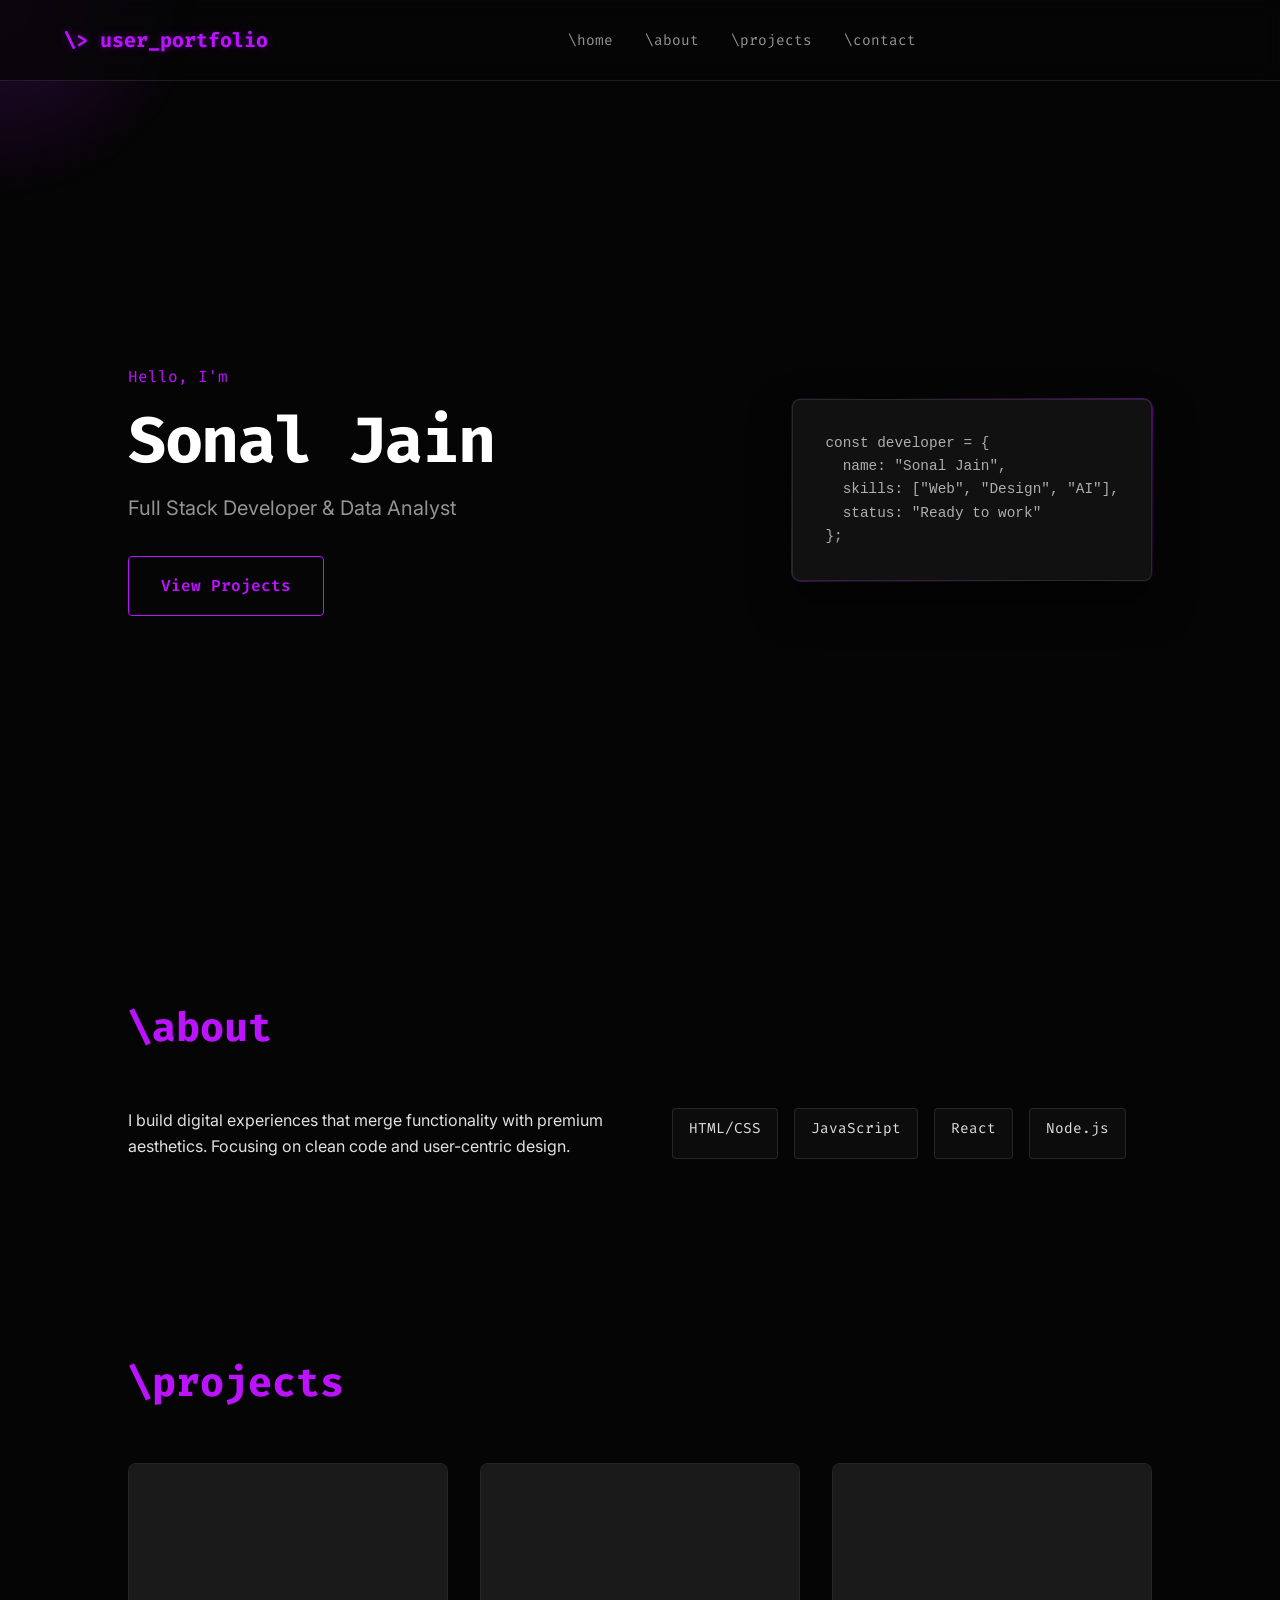
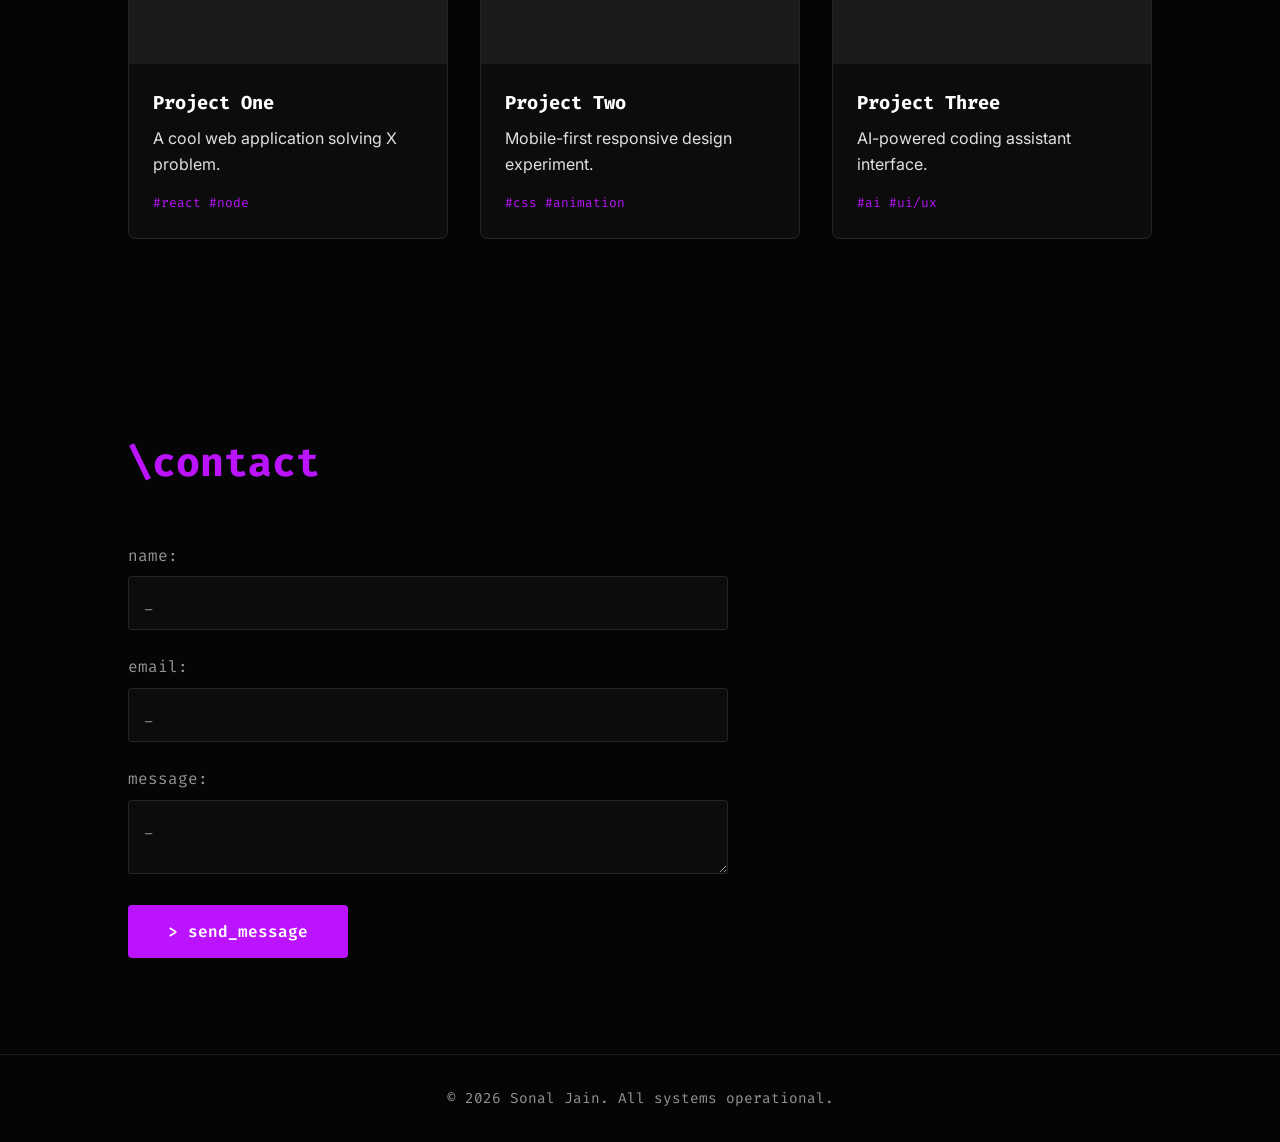
==== index.html @ 3758a058 "Add files via upload Initial upload" ====
<!DOCTYPE html>
<html lang="en">

<head>
    <meta charset="UTF-8">
    <meta name="viewport" content="width=device-width, initial-scale=1.0">
    <title>Personal Portfolio</title>
    <meta name="description" content="Personal portfolio website showcasing projects and skills.">
    <link rel="stylesheet" href="style.css">
    <!-- Google Fonts -->
    <link rel="preconnect" href="https://fonts.googleapis.com">
    <link rel="preconnect" href="https://fonts.gstatic.com" crossorigin>
    <link
        href="https://fonts.googleapis.com/css2?family=Fira+Code:wght@400;600&family=Inter:wght@300;400;600&display=swap"
        rel="stylesheet">
</head>

<body>
    <div class="cursor-glow"></div>

    <nav class="navbar">
        <div class="logo">\&gt; user_portfolio</div>
        <ul class="nav-links">
            <li><a href="#hero">\home</a></li>
            <li><a href="#about">\about</a></li>
            <li><a href="#projects">\projects</a></li>
            <li><a href="#contact">\contact</a></li>
        </ul>
        <div class="menu-toggle">
            <span></span>
            <span></span>
            <span></span>
        </div>
    </nav>

    <main>
        <section id="hero" class="hero-section">
            <div class="hero-content">
                <p class="greeting">Hello, I'm</p>
                <h1 class="glitch" data-text="Sonal Jain">Sonal Jain</h1>
                <p class="subtitle">Full Stack Developer & Data Analyst</p>
                <a href="#projects" class="cta-button">View Projects</a>
            </div>
            <div class="hero-visual">
                <!-- Abstract geometric shape or code snippet here -->
                <div class="code-block">
                    <pre><code>const developer = {
  name: "Sonal Jain",
  skills: ["Web", "Design", "AI"],
  status: "Ready to work"
};</code></pre>
                </div>
            </div>
        </section>

        <section id="about" class="section">
            <h2 class="section-title">\about</h2>
            <div class="about-content">
                <div class="about-text">
                    <p>I build digital experiences that merge functionality with premium aesthetics. Focusing on clean
                        code and user-centric design.</p>
                </div>
                <div class="skills-grid">
                    <div class="skill-item">HTML/CSS</div>
                    <div class="skill-item">JavaScript</div>
                    <div class="skill-item">React</div>
                    <div class="skill-item">Node.js</div>
                </div>
            </div>
        </section>

        <section id="projects" class="section">
            <h2 class="section-title">\projects</h2>
            <div class="projects-grid">
                <article class="project-card">
                    <div class="project-image-placeholder"></div>
                    <div class="project-info">
                        <h3>Project One</h3>
                        <p>A cool web application solving X problem.</p>
                        <div class="tags">
                            <span>#react</span><span>#node</span>
                        </div>
                    </div>
                </article>
                <article class="project-card">
                    <div class="project-image-placeholder"></div>
                    <div class="project-info">
                        <h3>Project Two</h3>
                        <p>Mobile-first responsive design experiment.</p>
                        <div class="tags">
                            <span>#css</span><span>#animation</span>
                        </div>
                    </div>
                </article>
                <article class="project-card">
                    <div class="project-image-placeholder"></div>
                    <div class="project-info">
                        <h3>Project Three</h3>
                        <p>AI-powered coding assistant interface.</p>
                        <div class="tags">
                            <span>#ai</span><span>#ui/ux</span>
                        </div>
                    </div>
                </article>
            </div>
        </section>

        <section id="contact" class="section">
            <h2 class="section-title">\contact</h2>
            <form class="contact-form">
                <div class="form-group">
                    <label for="name">name:</label>
                    <input type="text" id="name" name="name" required placeholder="_">
                </div>
                <div class="form-group">
                    <label for="email">email:</label>
                    <input type="email" id="email" name="email" required placeholder="_">
                </div>
                <div class="form-group">
                    <label for="message">message:</label>
                    <textarea id="message" name="message" required placeholder="_"></textarea>
                </div>
                <button type="submit" class="submit-btn">> send_message</button>
            </form>
        </section>
    </main>

    <footer>
        <p>&copy; 2026 Sonal Jain. All systems operational.</p>
    </footer>

    <script src="script.js"></script>
</body>

</html>
---- style.css ----
:root {
    --bg-color: #050505;
    --card-bg: rgba(255, 255, 255, 0.03);
    --text-primary: #e0e0e0;
    --text-secondary: #949494;
    --accent-color: #bc13fe;
    /* Neon Purple */
    --accent-glow: rgba(188, 19, 254, 0.4);
    --font-heading: 'Fira Code', monospace;
    --font-body: 'Inter', sans-serif;
    --border-color: rgba(255, 255, 255, 0.1);
}

* {
    margin: 0;
    padding: 0;
    box-sizing: border-box;
}

body {
    background-color: var(--bg-color);
    color: var(--text-primary);
    font-family: var(--font-body);
    line-height: 1.6;
    overflow-x: hidden;
}

/* Scrollbar */
::-webkit-scrollbar {
    width: 8px;
}

::-webkit-scrollbar-track {
    background: var(--bg-color);
}

::-webkit-scrollbar-thumb {
    background: #333;
    border-radius: 4px;
}

::-webkit-scrollbar-thumb:hover {
    background: var(--accent-color);
}

/* Typography */
h1,
h2,
h3 {
    font-family: var(--font-heading);
    color: #fff;
}

a {
    text-decoration: none;
    color: inherit;
    transition: color 0.3s ease;
}

/* Cursor Glow Effect */
.cursor-glow {
    position: fixed;
    width: 400px;
    height: 400px;
    background: radial-gradient(circle, var(--accent-glow) 0%, transparent 70%);
    border-radius: 50%;
    pointer-events: none;
    transform: translate(-50%, -50%);
    z-index: -1;
    opacity: 0.5;
}

/* Navbar */
.navbar {
    display: flex;
    justify-content: space-between;
    align-items: center;
    padding: 1.5rem 5%;
    position: fixed;
    width: 100%;
    top: 0;
    background: rgba(5, 5, 5, 0.8);
    backdrop-filter: blur(10px);
    z-index: 1000;
    border-bottom: 1px solid var(--border-color);
}

.logo {
    font-family: var(--font-heading);
    font-size: 1.25rem;
    font-weight: 700;
    color: var(--accent-color);
    text-shadow: 0 0 10px var(--accent-glow);
}

.nav-links {
    display: flex;
    gap: 2rem;
    list-style: none;
}

.nav-links a {
    font-family: var(--font-heading);
    font-size: 0.9rem;
    color: var(--text-secondary);
}

.nav-links a:hover {
    color: var(--accent-color);
}

/* Hero Section */
.hero-section {
    min-height: 100vh;
    display: flex;
    align-items: center;
    justify-content: space-between;
    padding: 0 10%;
    padding-top: 80px;
}

.hero-content {
    max-width: 600px;
}

.greeting {
    font-family: var(--font-heading);
    color: var(--accent-color);
    margin-bottom: 1rem;
}

.hero-content h1 {
    font-size: 4rem;
    line-height: 1.1;
    margin-bottom: 1rem;
    letter-spacing: -0.02em;
}

.subtitle {
    font-size: 1.25rem;
    color: var(--text-secondary);
    margin-bottom: 2rem;
}

.cta-button {
    display: inline-block;
    padding: 1rem 2rem;
    background: transparent;
    border: 1px solid var(--accent-color);
    color: var(--accent-color);
    font-family: var(--font-heading);
    font-weight: 600;
    border-radius: 4px;
    transition: all 0.3s ease;
    box-shadow: 0 0 10px transparent;
}

.cta-button:hover {
    background: var(--accent-color);
    color: #fff;
    box-shadow: 0 0 20px var(--accent-glow);
}

/* Code Block Visual */
.code-block {
    background: #111;
    padding: 2rem;
    border-radius: 8px;
    border: 1px solid var(--border-color);
    font-family: var(--font-heading);
    font-size: 0.9rem;
    color: #aeaeae;
    box-shadow: 0 20px 40px rgba(0, 0, 0, 0.5);
    position: relative;
}

.code-block::before {
    content: '';
    position: absolute;
    top: -2px;
    left: -2px;
    right: -2px;
    bottom: -2px;
    background: linear-gradient(45deg, var(--accent-color), transparent, var(--accent-color));
    z-index: -1;
    border-radius: 10px;
    opacity: 0.5;
}

/* Sections */
.section {
    padding: 6rem 10%;
}

.section-title {
    font-size: 2.5rem;
    margin-bottom: 3rem;
    color: var(--accent-color);
    text-transform: lowercase;
    /* User request: "lower case with a backslash in front" is handled in HTML content, 
       but we can reinforce lowercase here */
}

/* About */
.about-content {
    display: grid;
    grid-template-columns: 1fr 1fr;
    gap: 4rem;
}

.skills-grid {
    display: flex;
    flex-wrap: wrap;
    gap: 1rem;
}

.skill-item {
    padding: 0.5rem 1rem;
    background: var(--card-bg);
    border: 1px solid var(--border-color);
    border-radius: 4px;
    font-family: var(--font-heading);
    font-size: 0.9rem;
}

/* Projects */
.projects-grid {
    display: grid;
    grid-template-columns: repeat(auto-fit, minmax(300px, 1fr));
    gap: 2rem;
}

.project-card {
    background: var(--card-bg);
    border: 1px solid var(--border-color);
    border-radius: 8px;
    overflow: hidden;
    transition: transform 0.3s ease, border-color 0.3s ease;
}

.project-card:hover {
    transform: translateY(-5px);
    border-color: var(--accent-color);
}

.project-image-placeholder {
    height: 200px;
    background: #1a1a1a;
    display: flex;
    align-items: center;
    justify-content: center;
    color: #333;
    font-family: var(--font-heading);
}

.project-info {
    padding: 1.5rem;
}

.project-info h3 {
    margin-bottom: 0.5rem;
}

.tags {
    margin-top: 1rem;
    display: flex;
    gap: 0.5rem;
}

.tags span {
    font-size: 0.8rem;
    color: var(--accent-color);
    font-family: var(--font-heading);
}

/* Contact */
.contact-form {
    max-width: 600px;
}

.form-group {
    margin-bottom: 1.5rem;
}

.form-group label {
    display: block;
    font-family: var(--font-heading);
    margin-bottom: 0.5rem;
    color: var(--text-secondary);
}

.form-group input,
.form-group textarea {
    width: 100%;
    padding: 1rem;
    background: var(--card-bg);
    border: 1px solid var(--border-color);
    color: #fff;
    font-family: var(--font-body);
    font-size: 1rem;
    border-radius: 4px;
}

.form-group input:focus,
.form-group textarea:focus {
    outline: none;
    border-color: var(--accent-color);
    box-shadow: 0 0 10px var(--accent-glow);
}

.submit-btn {
    padding: 1rem 2.5rem;
    background: var(--accent-color);
    color: #fff;
    border: none;
    font-family: var(--font-heading);
    font-size: 1rem;
    font-weight: 600;
    border-radius: 4px;
    cursor: pointer;
    transition: transform 0.2s;
}

.submit-btn:hover {
    transform: translateY(-2px);
    box-shadow: 0 0 20px var(--accent-glow);
}

/* Footer */
footer {
    padding: 2rem;
    text-align: center;
    font-family: var(--font-heading);
    font-size: 0.9rem;
    color: var(--text-secondary);
    border-top: 1px solid var(--border-color);
}

/* Responsive */
@media (max-width: 768px) {
    .hero-section {
        flex-direction: column-reverse;
        justify-content: center;
        text-align: center;
    }

    .hero-visual {
        margin-bottom: 2rem;
    }

    .about-content {
        grid-template-columns: 1fr;
    }

    .nav-links {
        display: none;
    }

    .menu-toggle {
        display: block;
        /* Add hamburger styles here if needed */
        width: 30px;
        height: 20px;
        position: relative;
        cursor: pointer;
    }

    .menu-toggle span {
        display: block;
        width: 100%;
        height: 2px;
        background: #fff;
        position: absolute;
    }

    .menu-toggle span:first-child {
        top: 0;
    }

    .menu-toggle span:nth-child(2) {
        top: 9px;
    }

    .menu-toggle span:last-child {
        bottom: 0;
    }
}
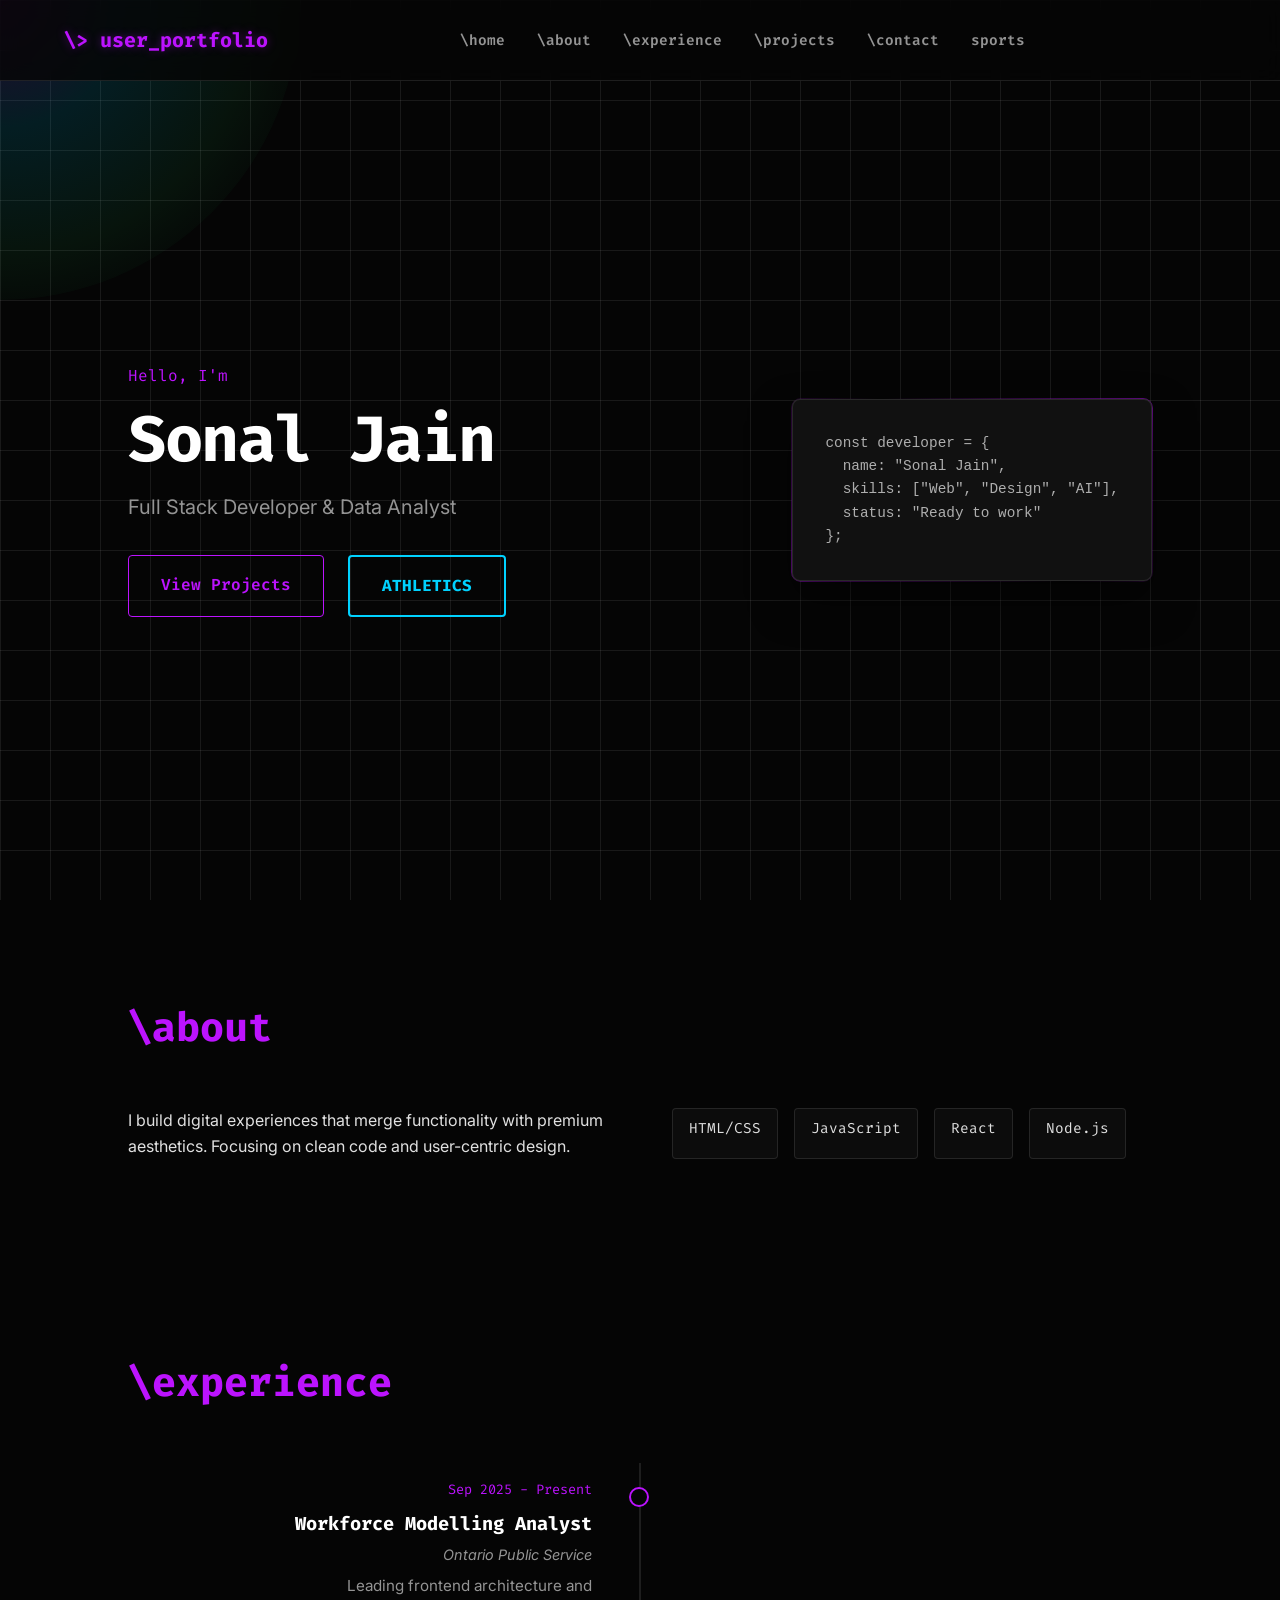
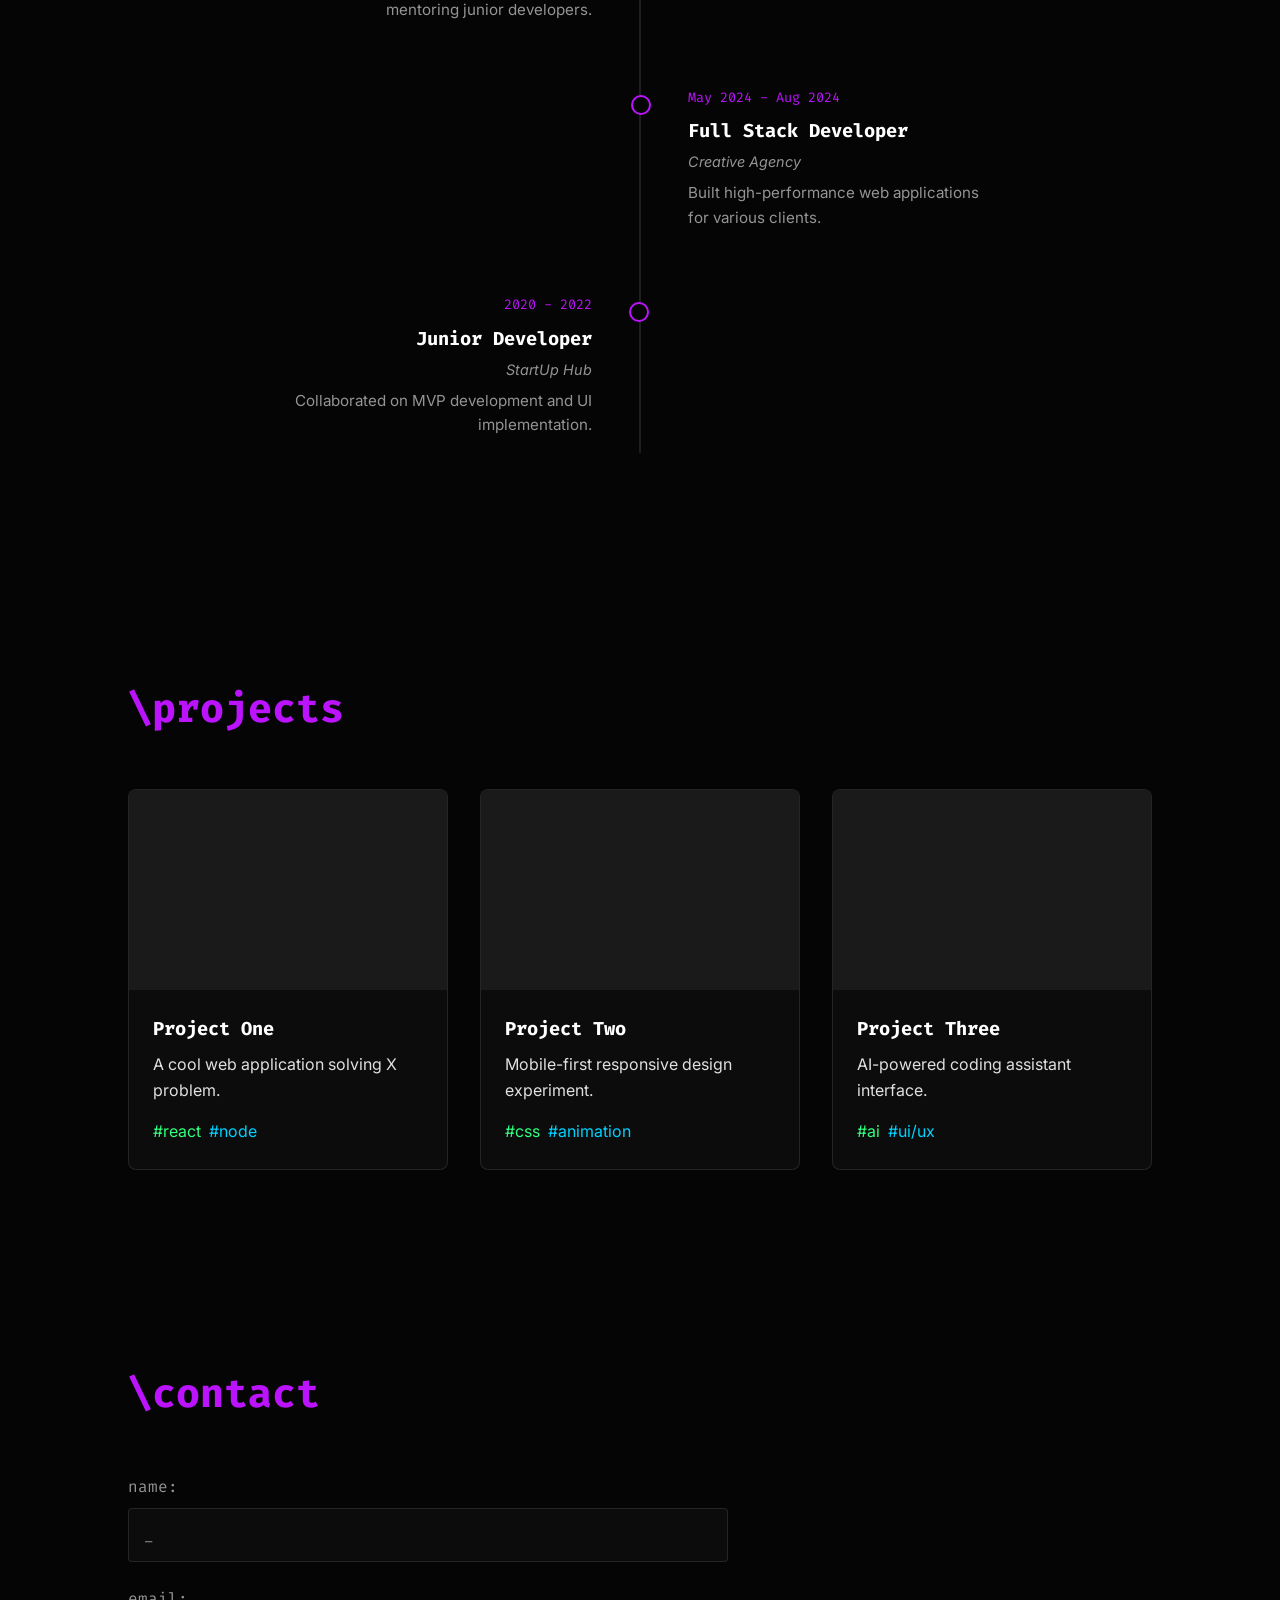
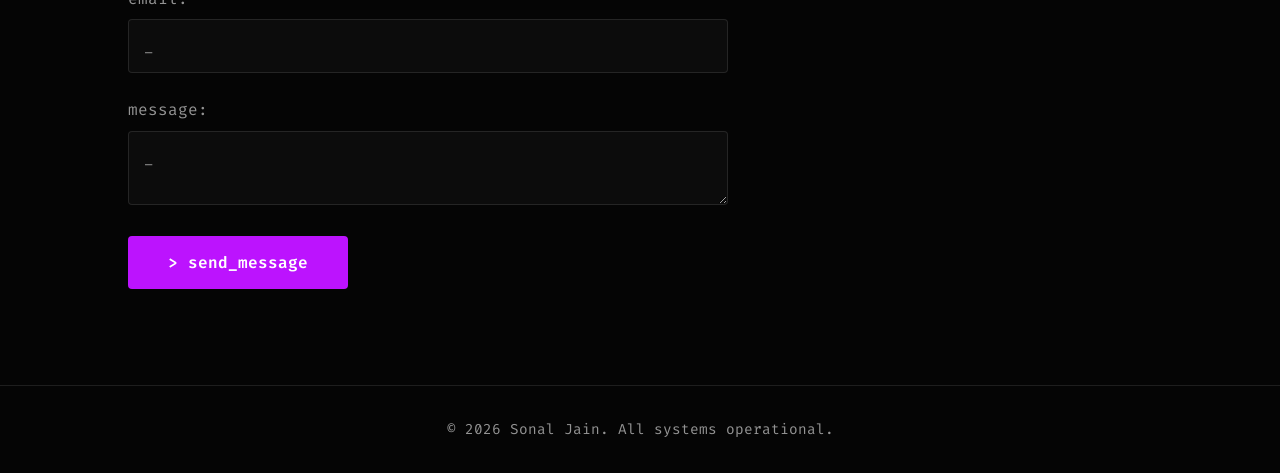
==== commit 574bce82: "some cool new features" ====
--- a/index.html
+++ b/index.html
@@ -1,135 +1,165 @@
-<!DOCTYPE html>
-<html lang="en">
-
-<head>
-    <meta charset="UTF-8">
-    <meta name="viewport" content="width=device-width, initial-scale=1.0">
-    <title>Personal Portfolio</title>
-    <meta name="description" content="Personal portfolio website showcasing projects and skills.">
-    <link rel="stylesheet" href="style.css">
-    <!-- Google Fonts -->
-    <link rel="preconnect" href="https://fonts.googleapis.com">
-    <link rel="preconnect" href="https://fonts.gstatic.com" crossorigin>
-    <link
-        href="https://fonts.googleapis.com/css2?family=Fira+Code:wght@400;600&family=Inter:wght@300;400;600&display=swap"
-        rel="stylesheet">
-</head>
-
-<body>
-    <div class="cursor-glow"></div>
-
-    <nav class="navbar">
-        <div class="logo">\&gt; user_portfolio</div>
-        <ul class="nav-links">
-            <li><a href="#hero">\home</a></li>
-            <li><a href="#about">\about</a></li>
-            <li><a href="#projects">\projects</a></li>
-            <li><a href="#contact">\contact</a></li>
-        </ul>
-        <div class="menu-toggle">
-            <span></span>
-            <span></span>
-            <span></span>
-        </div>
-    </nav>
-
-    <main>
-        <section id="hero" class="hero-section">
-            <div class="hero-content">
-                <p class="greeting">Hello, I'm</p>
-                <h1 class="glitch" data-text="Sonal Jain">Sonal Jain</h1>
-                <p class="subtitle">Full Stack Developer & Data Analyst</p>
-                <a href="#projects" class="cta-button">View Projects</a>
-            </div>
-            <div class="hero-visual">
-                <!-- Abstract geometric shape or code snippet here -->
-                <div class="code-block">
-                    <pre><code>const developer = {
-  name: "Sonal Jain",
-  skills: ["Web", "Design", "AI"],
-  status: "Ready to work"
-};</code></pre>
-                </div>
-            </div>
-        </section>
-
-        <section id="about" class="section">
-            <h2 class="section-title">\about</h2>
-            <div class="about-content">
-                <div class="about-text">
-                    <p>I build digital experiences that merge functionality with premium aesthetics. Focusing on clean
-                        code and user-centric design.</p>
-                </div>
-                <div class="skills-grid">
-                    <div class="skill-item">HTML/CSS</div>
-                    <div class="skill-item">JavaScript</div>
-                    <div class="skill-item">React</div>
-                    <div class="skill-item">Node.js</div>
-                </div>
-            </div>
-        </section>
-
-        <section id="projects" class="section">
-            <h2 class="section-title">\projects</h2>
-            <div class="projects-grid">
-                <article class="project-card">
-                    <div class="project-image-placeholder"></div>
-                    <div class="project-info">
-                        <h3>Project One</h3>
-                        <p>A cool web application solving X problem.</p>
-                        <div class="tags">
-                            <span>#react</span><span>#node</span>
-                        </div>
-                    </div>
-                </article>
-                <article class="project-card">
-                    <div class="project-image-placeholder"></div>
-                    <div class="project-info">
-                        <h3>Project Two</h3>
-                        <p>Mobile-first responsive design experiment.</p>
-                        <div class="tags">
-                            <span>#css</span><span>#animation</span>
-                        </div>
-                    </div>
-                </article>
-                <article class="project-card">
-                    <div class="project-image-placeholder"></div>
-                    <div class="project-info">
-                        <h3>Project Three</h3>
-                        <p>AI-powered coding assistant interface.</p>
-                        <div class="tags">
-                            <span>#ai</span><span>#ui/ux</span>
-                        </div>
-                    </div>
-                </article>
-            </div>
-        </section>
-
-        <section id="contact" class="section">
-            <h2 class="section-title">\contact</h2>
-            <form class="contact-form">
-                <div class="form-group">
-                    <label for="name">name:</label>
-                    <input type="text" id="name" name="name" required placeholder="_">
-                </div>
-                <div class="form-group">
-                    <label for="email">email:</label>
-                    <input type="email" id="email" name="email" required placeholder="_">
-                </div>
-                <div class="form-group">
-                    <label for="message">message:</label>
-                    <textarea id="message" name="message" required placeholder="_"></textarea>
-                </div>
-                <button type="submit" class="submit-btn">> send_message</button>
-            </form>
-        </section>
-    </main>
-
-    <footer>
-        <p>&copy; 2026 Sonal Jain. All systems operational.</p>
-    </footer>
-
-    <script src="script.js"></script>
-</body>
-
+<!DOCTYPE html>
+<html lang="en">
+
+<head>
+    <meta charset="UTF-8">
+    <meta name="viewport" content="width=device-width, initial-scale=1.0">
+    <title>Personal Portfolio</title>
+    <meta name="description" content="Personal portfolio website showcasing projects and skills.">
+    <link rel="stylesheet" href="style.css">
+    <!-- Google Fonts -->
+    <link rel="preconnect" href="https://fonts.googleapis.com">
+    <link rel="preconnect" href="https://fonts.gstatic.com" crossorigin>
+    <link
+        href="https://fonts.googleapis.com/css2?family=Fira+Code:wght@400;600&family=Inter:wght@300;400;600&display=swap"
+        rel="stylesheet">
+</head>
+
+<body class="home-page">
+
+    <div class="cursor-glow"></div>
+
+    <nav class="navbar">
+        <div class="logo">\&gt; user_portfolio</div>
+        <ul class="nav-links">
+            <li><a href="#hero">\home</a></li>
+            <li><a href="#about">\about</a></li>
+            <li><a href="#experience">\experience</a></li>
+            <li><a href="#projects">\projects</a></li>
+            <li><a href="#contact">\contact</a></li>
+            <li><a href="sports.html" class="nav-sports">sports</a></li>
+        </ul>
+        <div class="menu-toggle">
+            <span></span>
+            <span></span>
+            <span></span>
+        </div>
+    </nav>
+
+    <main>
+        <section id="hero" class="hero-section">
+            <div class="hero-content">
+                <p class="greeting">Hello, I'm</p>
+                <h1 class="glitch" data-text="Sonal Jain">Sonal Jain</h1>
+                <p class="subtitle">Full Stack Developer & Data Analyst</p>
+                <div class="hero-btns">
+                    <a href="#projects" class="cta-button">View Projects</a>
+                    <a href="sports.html" class="sports-cta">Athletics</a>
+                </div>
+            </div>
+            <div class="hero-visual">
+                <!-- Abstract geometric shape or code snippet here -->
+                <div class="code-block">
+                    <pre><code>const developer = {
+  name: "Sonal Jain",
+  skills: ["Web", "Design", "AI"],
+  status: "Ready to work"
+};</code></pre>
+                </div>
+            </div>
+        </section>
+
+        <section id="about" class="section">
+            <h2 class="section-title">\about</h2>
+            <div class="about-content">
+                <div class="about-text">
+                    <p>I build digital experiences that merge functionality with premium aesthetics. Focusing on clean
+                        code and user-centric design.</p>
+                </div>
+                <div class="skills-grid">
+                    <div class="skill-item">HTML/CSS</div>
+                    <div class="skill-item">JavaScript</div>
+                    <div class="skill-item">React</div>
+                    <div class="skill-item">Node.js</div>
+                </div>
+            </div>
+        </section>
+
+        <section id="experience" class="section">
+            <h2 class="section-title">\experience</h2>
+            <div class="timeline">
+                <div class="timeline-item">
+                    <span class="date">Sep 2025 - Present</span>
+                    <h3>Workforce Modelling Analyst</h3>
+                    <span class="company">Ontario Public Service</span>
+                    <p>Leading frontend architecture and mentoring junior developers.</p>
+                </div>
+                <div class="timeline-item">
+                    <span class="date">May 2024 - Aug 2024</span>
+                    <h3>Full Stack Developer</h3>
+                    <span class="company">Creative Agency</span>
+                    <p>Built high-performance web applications for various clients.</p>
+                </div>
+                <div class="timeline-item">
+                    <span class="date">2020 - 2022</span>
+                    <h3>Junior Developer</h3>
+                    <span class="company">StartUp Hub</span>
+                    <p>Collaborated on MVP development and UI implementation.</p>
+                </div>
+            </div>
+        </section>
+
+        <section id="projects" class="section">
+            <h2 class="section-title">\projects</h2>
+            <div class="projects-grid">
+                <article class="project-card">
+                    <div class="project-image-placeholder"></div>
+                    <div class="project-info">
+                        <h3>Project One</h3>
+                        <p>A cool web application solving X problem.</p>
+                        <div class="tags">
+                            <span>#react</span><span>#node</span>
+                        </div>
+                    </div>
+                </article>
+                <article class="project-card">
+                    <div class="project-image-placeholder"></div>
+                    <div class="project-info">
+                        <h3>Project Two</h3>
+                        <p>Mobile-first responsive design experiment.</p>
+                        <div class="tags">
+                            <span>#css</span><span>#animation</span>
+                        </div>
+                    </div>
+                </article>
+                <article class="project-card">
+                    <div class="project-image-placeholder"></div>
+                    <div class="project-info">
+                        <h3>Project Three</h3>
+                        <p>AI-powered coding assistant interface.</p>
+                        <div class="tags">
+                            <span>#ai</span><span>#ui/ux</span>
+                        </div>
+                    </div>
+                </article>
+            </div>
+        </section>
+
+        <section id="contact" class="section">
+            <h2 class="section-title">\contact</h2>
+            <form class="contact-form">
+                <div class="form-group">
+                    <label for="name">name:</label>
+                    <input type="text" id="name" name="name" required placeholder="_">
+                </div>
+                <div class="form-group">
+                    <label for="email">email:</label>
+                    <input type="email" id="email" name="email" required placeholder="_">
+                </div>
+                <div class="form-group">
+                    <label for="message">message:</label>
+                    <textarea id="message" name="message" required placeholder="_"></textarea>
+                </div>
+                <button type="submit" class="submit-btn">> send_message</button>
+            </form>
+        </section>
+    </main>
+
+    <footer>
+        <p>&copy; 2026 Sonal Jain. All systems operational.</p>
+    </footer>
+
+    <script src="script.js"></script>
+</body>
+
 </html>
--- a/style.css
+++ b/style.css
@@ -1,387 +1,568 @@
-:root {
-    --bg-color: #050505;
-    --card-bg: rgba(255, 255, 255, 0.03);
-    --text-primary: #e0e0e0;
-    --text-secondary: #949494;
-    --accent-color: #bc13fe;
-    /* Neon Purple */
-    --accent-glow: rgba(188, 19, 254, 0.4);
-    --font-heading: 'Fira Code', monospace;
-    --font-body: 'Inter', sans-serif;
-    --border-color: rgba(255, 255, 255, 0.1);
-}
-
-* {
-    margin: 0;
-    padding: 0;
-    box-sizing: border-box;
-}
-
-body {
-    background-color: var(--bg-color);
-    color: var(--text-primary);
-    font-family: var(--font-body);
-    line-height: 1.6;
-    overflow-x: hidden;
-}
-
-/* Scrollbar */
-::-webkit-scrollbar {
-    width: 8px;
-}
-
-::-webkit-scrollbar-track {
-    background: var(--bg-color);
-}
-
-::-webkit-scrollbar-thumb {
-    background: #333;
-    border-radius: 4px;
-}
-
-::-webkit-scrollbar-thumb:hover {
-    background: var(--accent-color);
-}
-
-/* Typography */
-h1,
-h2,
-h3 {
-    font-family: var(--font-heading);
-    color: #fff;
-}
-
-a {
-    text-decoration: none;
-    color: inherit;
-    transition: color 0.3s ease;
-}
-
-/* Cursor Glow Effect */
-.cursor-glow {
-    position: fixed;
-    width: 400px;
-    height: 400px;
-    background: radial-gradient(circle, var(--accent-glow) 0%, transparent 70%);
-    border-radius: 50%;
-    pointer-events: none;
-    transform: translate(-50%, -50%);
-    z-index: -1;
-    opacity: 0.5;
-}
-
-/* Navbar */
-.navbar {
-    display: flex;
-    justify-content: space-between;
-    align-items: center;
-    padding: 1.5rem 5%;
-    position: fixed;
-    width: 100%;
-    top: 0;
-    background: rgba(5, 5, 5, 0.8);
-    backdrop-filter: blur(10px);
-    z-index: 1000;
-    border-bottom: 1px solid var(--border-color);
-}
-
-.logo {
-    font-family: var(--font-heading);
-    font-size: 1.25rem;
-    font-weight: 700;
-    color: var(--accent-color);
-    text-shadow: 0 0 10px var(--accent-glow);
-}
-
-.nav-links {
-    display: flex;
-    gap: 2rem;
-    list-style: none;
-}
-
-.nav-links a {
-    font-family: var(--font-heading);
-    font-size: 0.9rem;
-    color: var(--text-secondary);
-}
-
-.nav-links a:hover {
-    color: var(--accent-color);
-}
-
-/* Hero Section */
-.hero-section {
-    min-height: 100vh;
-    display: flex;
-    align-items: center;
-    justify-content: space-between;
-    padding: 0 10%;
-    padding-top: 80px;
-}
-
-.hero-content {
-    max-width: 600px;
-}
-
-.greeting {
-    font-family: var(--font-heading);
-    color: var(--accent-color);
-    margin-bottom: 1rem;
-}
-
-.hero-content h1 {
-    font-size: 4rem;
-    line-height: 1.1;
-    margin-bottom: 1rem;
-    letter-spacing: -0.02em;
-}
-
-.subtitle {
-    font-size: 1.25rem;
-    color: var(--text-secondary);
-    margin-bottom: 2rem;
-}
-
-.cta-button {
-    display: inline-block;
-    padding: 1rem 2rem;
-    background: transparent;
-    border: 1px solid var(--accent-color);
-    color: var(--accent-color);
-    font-family: var(--font-heading);
-    font-weight: 600;
-    border-radius: 4px;
-    transition: all 0.3s ease;
-    box-shadow: 0 0 10px transparent;
-}
-
-.cta-button:hover {
-    background: var(--accent-color);
-    color: #fff;
-    box-shadow: 0 0 20px var(--accent-glow);
-}
-
-/* Code Block Visual */
-.code-block {
-    background: #111;
-    padding: 2rem;
-    border-radius: 8px;
-    border: 1px solid var(--border-color);
-    font-family: var(--font-heading);
-    font-size: 0.9rem;
-    color: #aeaeae;
-    box-shadow: 0 20px 40px rgba(0, 0, 0, 0.5);
-    position: relative;
-}
-
-.code-block::before {
-    content: '';
-    position: absolute;
-    top: -2px;
-    left: -2px;
-    right: -2px;
-    bottom: -2px;
-    background: linear-gradient(45deg, var(--accent-color), transparent, var(--accent-color));
-    z-index: -1;
-    border-radius: 10px;
-    opacity: 0.5;
-}
-
-/* Sections */
-.section {
-    padding: 6rem 10%;
-}
-
-.section-title {
-    font-size: 2.5rem;
-    margin-bottom: 3rem;
-    color: var(--accent-color);
-    text-transform: lowercase;
-    /* User request: "lower case with a backslash in front" is handled in HTML content, 
-       but we can reinforce lowercase here */
-}
-
-/* About */
-.about-content {
-    display: grid;
-    grid-template-columns: 1fr 1fr;
-    gap: 4rem;
-}
-
-.skills-grid {
-    display: flex;
-    flex-wrap: wrap;
-    gap: 1rem;
-}
-
-.skill-item {
-    padding: 0.5rem 1rem;
-    background: var(--card-bg);
-    border: 1px solid var(--border-color);
-    border-radius: 4px;
-    font-family: var(--font-heading);
-    font-size: 0.9rem;
-}
-
-/* Projects */
-.projects-grid {
-    display: grid;
-    grid-template-columns: repeat(auto-fit, minmax(300px, 1fr));
-    gap: 2rem;
-}
-
-.project-card {
-    background: var(--card-bg);
-    border: 1px solid var(--border-color);
-    border-radius: 8px;
-    overflow: hidden;
-    transition: transform 0.3s ease, border-color 0.3s ease;
-}
-
-.project-card:hover {
-    transform: translateY(-5px);
-    border-color: var(--accent-color);
-}
-
-.project-image-placeholder {
-    height: 200px;
-    background: #1a1a1a;
-    display: flex;
-    align-items: center;
-    justify-content: center;
-    color: #333;
-    font-family: var(--font-heading);
-}
-
-.project-info {
-    padding: 1.5rem;
-}
-
-.project-info h3 {
-    margin-bottom: 0.5rem;
-}
-
-.tags {
-    margin-top: 1rem;
-    display: flex;
-    gap: 0.5rem;
-}
-
-.tags span {
-    font-size: 0.8rem;
-    color: var(--accent-color);
-    font-family: var(--font-heading);
-}
-
-/* Contact */
-.contact-form {
-    max-width: 600px;
-}
-
-.form-group {
-    margin-bottom: 1.5rem;
-}
-
-.form-group label {
-    display: block;
-    font-family: var(--font-heading);
-    margin-bottom: 0.5rem;
-    color: var(--text-secondary);
-}
-
-.form-group input,
-.form-group textarea {
-    width: 100%;
-    padding: 1rem;
-    background: var(--card-bg);
-    border: 1px solid var(--border-color);
-    color: #fff;
-    font-family: var(--font-body);
-    font-size: 1rem;
-    border-radius: 4px;
-}
-
-.form-group input:focus,
-.form-group textarea:focus {
-    outline: none;
-    border-color: var(--accent-color);
-    box-shadow: 0 0 10px var(--accent-glow);
-}
-
-.submit-btn {
-    padding: 1rem 2.5rem;
-    background: var(--accent-color);
-    color: #fff;
-    border: none;
-    font-family: var(--font-heading);
-    font-size: 1rem;
-    font-weight: 600;
-    border-radius: 4px;
-    cursor: pointer;
-    transition: transform 0.2s;
-}
-
-.submit-btn:hover {
-    transform: translateY(-2px);
-    box-shadow: 0 0 20px var(--accent-glow);
-}
-
-/* Footer */
-footer {
-    padding: 2rem;
-    text-align: center;
-    font-family: var(--font-heading);
-    font-size: 0.9rem;
-    color: var(--text-secondary);
-    border-top: 1px solid var(--border-color);
-}
-
-/* Responsive */
-@media (max-width: 768px) {
-    .hero-section {
-        flex-direction: column-reverse;
-        justify-content: center;
-        text-align: center;
-    }
-
-    .hero-visual {
-        margin-bottom: 2rem;
-    }
-
-    .about-content {
-        grid-template-columns: 1fr;
-    }
-
-    .nav-links {
-        display: none;
-    }
-
-    .menu-toggle {
-        display: block;
-        /* Add hamburger styles here if needed */
-        width: 30px;
-        height: 20px;
-        position: relative;
-        cursor: pointer;
-    }
-
-    .menu-toggle span {
-        display: block;
-        width: 100%;
-        height: 2px;
-        background: #fff;
-        position: absolute;
-    }
-
-    .menu-toggle span:first-child {
-        top: 0;
-    }
-
-    .menu-toggle span:nth-child(2) {
-        top: 9px;
-    }
-
-    .menu-toggle span:last-child {
-        bottom: 0;
-    }
+:root {
+    --bg-color: #050505;
+    --card-bg: rgba(255, 255, 255, 0.03);
+    --text-primary: #e0e0e0;
+    --text-secondary: #949494;
+    --accent-color: #bc13fe;
+    /* Neon Purple */
+    --accent-lime: #32ff7e;
+    /* Lime Green */
+    --accent-blue: #00d2ff;
+    /* Electric Blue */
+    --accent-glow: rgba(188, 19, 254, 0.4);
+    --font-heading: 'Fira Code', monospace;
+
+    --font-body: 'Inter', sans-serif;
+    --border-color: rgba(255, 255, 255, 0.1);
+}
+
+* {
+    margin: 0;
+    padding: 0;
+    box-sizing: border-box;
+}
+
+body {
+    background-color: var(--bg-color);
+    color: var(--text-primary);
+    font-family: var(--font-body);
+    line-height: 1.6;
+    overflow-x: hidden;
+}
+
+body.home-page {
+    /* Static Grid Background */
+    background-image:
+        linear-gradient(rgba(255, 255, 255, 0.08) 1px, transparent 1px),
+        linear-gradient(90deg, rgba(255, 255, 255, 0.08) 1px, transparent 1px);
+    background-size: 50px 50px;
+    background-attachment: fixed;
+}
+
+
+
+
+
+/* Scrollbar */
+::-webkit-scrollbar {
+    width: 8px;
+}
+
+::-webkit-scrollbar-track {
+    background: var(--bg-color);
+}
+
+::-webkit-scrollbar-thumb {
+    background: #333;
+    border-radius: 4px;
+}
+
+::-webkit-scrollbar-thumb:hover {
+    background: var(--accent-color);
+}
+
+/* Typography */
+h1,
+h2,
+h3 {
+    font-family: var(--font-heading);
+    color: #fff;
+}
+
+a {
+    text-decoration: none;
+    color: inherit;
+    transition: color 0.3s ease;
+}
+
+/* Cursor Glow Effect */
+.cursor-glow {
+    position: fixed;
+    width: 600px;
+    height: 600px;
+    background: radial-gradient(circle,
+            rgba(188, 19, 254, 0.3) 0%,
+            rgba(0, 210, 255, 0.2) 30%,
+            rgba(50, 255, 126, 0.1) 60%,
+            transparent 80%);
+    border-radius: 50%;
+    pointer-events: none;
+    transform: translate(-50%, -50%);
+    z-index: -1;
+    opacity: 0.6;
+}
+
+
+/* Background Grid */
+
+
+main {
+    position: relative;
+    z-index: 5;
+}
+
+footer {
+    position: relative;
+    z-index: 5;
+}
+
+
+/* Navbar */
+.navbar {
+    display: flex;
+    justify-content: space-between;
+    align-items: center;
+    padding: 1.5rem 5%;
+    position: fixed;
+    width: 100%;
+    top: 0;
+    background: rgba(5, 5, 5, 0.8);
+    backdrop-filter: blur(10px);
+    z-index: 1000;
+    border-bottom: 1px solid var(--border-color);
+}
+
+.logo {
+    font-family: var(--font-heading);
+    font-size: 1.25rem;
+    font-weight: 700;
+    color: var(--accent-color);
+    text-shadow: 0 0 10px var(--accent-glow);
+}
+
+.nav-links {
+    display: flex;
+    gap: 2rem;
+    list-style: none;
+}
+
+.nav-links a {
+    font-family: var(--font-heading);
+    font-size: 0.9rem;
+    color: var(--text-secondary);
+    font-weight: 600;
+}
+
+.nav-links a:hover {
+    color: var(--accent-color);
+}
+
+.nav-links a.nav-sports:hover {
+    color: var(--accent-blue);
+}
+
+
+
+/* Hero Section */
+.hero-section {
+    min-height: 100vh;
+    display: flex;
+    align-items: center;
+    justify-content: space-between;
+    padding: 0 10%;
+    padding-top: 80px;
+}
+
+.hero-content {
+    max-width: 600px;
+}
+
+.greeting {
+    font-family: var(--font-heading);
+    color: var(--accent-color);
+    margin-bottom: 1rem;
+}
+
+.hero-content h1 {
+    font-size: 4rem;
+    line-height: 1.1;
+    margin-bottom: 1rem;
+    letter-spacing: -0.02em;
+}
+
+.subtitle {
+    font-size: 1.25rem;
+    color: var(--text-secondary);
+    margin-bottom: 2rem;
+}
+
+.cta-button {
+    display: inline-block;
+    padding: 1rem 2rem;
+    background: transparent;
+    border: 1px solid var(--accent-color);
+    color: var(--accent-color);
+    font-family: var(--font-heading);
+    font-weight: 600;
+    border-radius: 4px;
+    transition: all 0.3s ease;
+    box-shadow: 0 0 10px transparent;
+}
+
+.cta-button:hover {
+    background: var(--accent-color);
+    color: #fff;
+    box-shadow: 0 0 20px var(--accent-glow);
+}
+
+.hero-btns {
+    display: flex;
+    gap: 1.5rem;
+}
+
+.sports-cta {
+    display: inline-block;
+    padding: 1rem 2rem;
+    background: transparent;
+    border: 2px solid var(--accent-blue);
+    color: var(--accent-blue);
+    font-family: var(--font-heading);
+    font-weight: 800;
+    text-transform: uppercase;
+    border-radius: 4px;
+    transition: all 0.3s ease;
+}
+
+.sports-cta:hover {
+    background: var(--accent-blue);
+    color: #fff;
+    box-shadow: 0 0 20px rgba(0, 210, 255, 0.4);
+}
+
+
+
+/* Code Block Visual */
+.code-block {
+    background: #111;
+    padding: 2rem;
+    border-radius: 8px;
+    border: 1px solid var(--border-color);
+    font-family: var(--font-heading);
+    font-size: 0.9rem;
+    color: #aeaeae;
+    box-shadow: 0 20px 40px rgba(0, 0, 0, 0.5);
+    position: relative;
+}
+
+.code-block::before {
+    content: '';
+    position: absolute;
+    top: -2px;
+    left: -2px;
+    right: -2px;
+    bottom: -2px;
+    background: linear-gradient(45deg, var(--accent-color), transparent, var(--accent-color));
+    z-index: -1;
+    border-radius: 10px;
+    opacity: 0.5;
+}
+
+/* Sections */
+.section {
+    padding: 6rem 10%;
+}
+
+.section-title {
+    font-size: 2.5rem;
+    margin-bottom: 3rem;
+    color: var(--accent-color);
+    text-transform: lowercase;
+    /* User request: "lower case with a backslash in front" is handled in HTML content, 
+       but we can reinforce lowercase here */
+}
+
+/* About */
+.about-content {
+    display: grid;
+    grid-template-columns: 1fr 1fr;
+    gap: 4rem;
+}
+
+.skills-grid {
+    display: flex;
+    flex-wrap: wrap;
+    gap: 1rem;
+}
+
+.skill-item {
+    padding: 0.5rem 1rem;
+    background: var(--card-bg);
+    border: 1px solid var(--border-color);
+    border-radius: 4px;
+    font-family: var(--font-heading);
+    font-size: 0.9rem;
+}
+
+/* Experience Timeline */
+.timeline {
+    position: relative;
+    max-width: 800px;
+    margin: 0 auto;
+}
+
+.timeline::after {
+    content: '';
+    position: absolute;
+    width: 2px;
+    background: var(--border-color);
+    top: 0;
+    bottom: 0;
+    left: 20px;
+    /* Mobile first alignment */
+    margin-left: -1px;
+}
+
+.timeline-item {
+    padding: 1rem 1rem 1rem 3rem;
+    position: relative;
+    margin-bottom: 2rem;
+    background: inherit;
+    width: 100%;
+}
+
+.timeline-item::after {
+    content: '';
+    position: absolute;
+    width: 16px;
+    height: 16px;
+    right: auto;
+    left: 11px;
+    background-color: var(--bg-color);
+    border: 2px solid var(--accent-color);
+    top: 1.5rem;
+    border-radius: 50%;
+    z-index: 1;
+    transition: background-color 0.3s ease;
+}
+
+.timeline-item:hover::after {
+    background-color: var(--accent-color);
+    box-shadow: 0 0 10px var(--accent-glow);
+}
+
+.timeline-item .date {
+    display: block;
+    font-family: var(--font-heading);
+    color: var(--accent-color);
+    font-size: 0.85rem;
+    margin-bottom: 0.5rem;
+}
+
+.timeline-item h3 {
+    margin-bottom: 0.25rem;
+    color: #fff;
+}
+
+.timeline-item .company {
+    display: block;
+    font-size: 0.9rem;
+    color: var(--text-secondary);
+    font-style: italic;
+    margin-bottom: 0.5rem;
+}
+
+.timeline-item p {
+    font-size: 0.95rem;
+    color: var(--text-secondary);
+}
+
+/* Desktop Timeline Layout */
+@media (min-width: 768px) {
+    .timeline::after {
+        left: 50%;
+    }
+
+    .timeline-item {
+        width: 50%;
+        padding: 1rem 3rem;
+    }
+
+    .timeline-item:nth-child(left) {
+        left: 0;
+    }
+
+    .timeline-item:nth-child(odd) {
+        left: 0;
+        text-align: right;
+    }
+
+    .timeline-item:nth-child(even) {
+        left: 50%;
+    }
+
+    .timeline-item:nth-child(odd)::after {
+        left: auto;
+        right: -9px;
+    }
+
+    .timeline-item:nth-child(even)::after {
+        left: -9px;
+    }
+}
+
+/* Projects */
+.projects-grid {
+    display: grid;
+    grid-template-columns: repeat(auto-fit, minmax(300px, 1fr));
+    gap: 2rem;
+}
+
+.project-card {
+    background: var(--card-bg);
+    border: 1px solid var(--border-color);
+    border-radius: 8px;
+    overflow: hidden;
+    transition: transform 0.3s ease, border-color 0.3s ease;
+}
+
+.project-card:hover {
+    transform: translateY(-5px);
+    border-color: var(--accent-color);
+}
+
+.project-image-placeholder {
+    height: 200px;
+    background: #1a1a1a;
+    display: flex;
+    align-items: center;
+    justify-content: center;
+    color: #333;
+    font-family: var(--font-heading);
+}
+
+.project-info {
+    padding: 1.5rem;
+}
+
+.project-info h3 {
+    margin-bottom: 0.5rem;
+}
+
+.tags {
+    margin-top: 1rem;
+    display: flex;
+    gap: 0.5rem;
+}
+
+.tags span:nth-child(odd) {
+    color: var(--accent-lime);
+}
+
+.tags span:nth-child(even) {
+    color: var(--accent-blue);
+}
+
+
+/* Contact */
+.contact-form {
+    max-width: 600px;
+}
+
+.form-group {
+    margin-bottom: 1.5rem;
+}
+
+.form-group label {
+    display: block;
+    font-family: var(--font-heading);
+    margin-bottom: 0.5rem;
+    color: var(--text-secondary);
+}
+
+.form-group input,
+.form-group textarea {
+    width: 100%;
+    padding: 1rem;
+    background: var(--card-bg);
+    border: 1px solid var(--border-color);
+    color: #fff;
+    font-family: var(--font-body);
+    font-size: 1rem;
+    border-radius: 4px;
+}
+
+.form-group input:focus,
+.form-group textarea:focus {
+    outline: none;
+    border-color: var(--accent-color);
+    box-shadow: 0 0 10px var(--accent-glow);
+}
+
+.submit-btn {
+    padding: 1rem 2.5rem;
+    background: var(--accent-color);
+    color: #fff;
+    border: none;
+    font-family: var(--font-heading);
+    font-size: 1rem;
+    font-weight: 600;
+    border-radius: 4px;
+    cursor: pointer;
+    transition: transform 0.2s;
+}
+
+.submit-btn:hover {
+    transform: translateY(-2px);
+    box-shadow: 0 0 20px var(--accent-glow), 0 0 40px var(--accent-blue);
+}
+
+
+/* Footer */
+footer {
+    padding: 2rem;
+    text-align: center;
+    font-family: var(--font-heading);
+    font-size: 0.9rem;
+    color: var(--text-secondary);
+    border-top: 1px solid var(--border-color);
+}
+
+/* Responsive */
+@media (max-width: 768px) {
+    .hero-section {
+        flex-direction: column-reverse;
+        justify-content: center;
+        text-align: center;
+    }
+
+    .hero-visual {
+        margin-bottom: 2rem;
+    }
+
+    .about-content {
+        grid-template-columns: 1fr;
+    }
+
+    .nav-links {
+        display: none;
+    }
+
+    .menu-toggle {
+        display: block;
+        /* Add hamburger styles here if needed */
+        width: 30px;
+        height: 20px;
+        position: relative;
+        cursor: pointer;
+    }
+
+    .menu-toggle span {
+        display: block;
+        width: 100%;
+        height: 2px;
+        background: #fff;
+        position: absolute;
+    }
+
+    .menu-toggle span:first-child {
+        top: 0;
+    }
+
+    .menu-toggle span:nth-child(2) {
+        top: 9px;
+    }
+
+    .menu-toggle span:last-child {
+        bottom: 0;
+    }
 }
